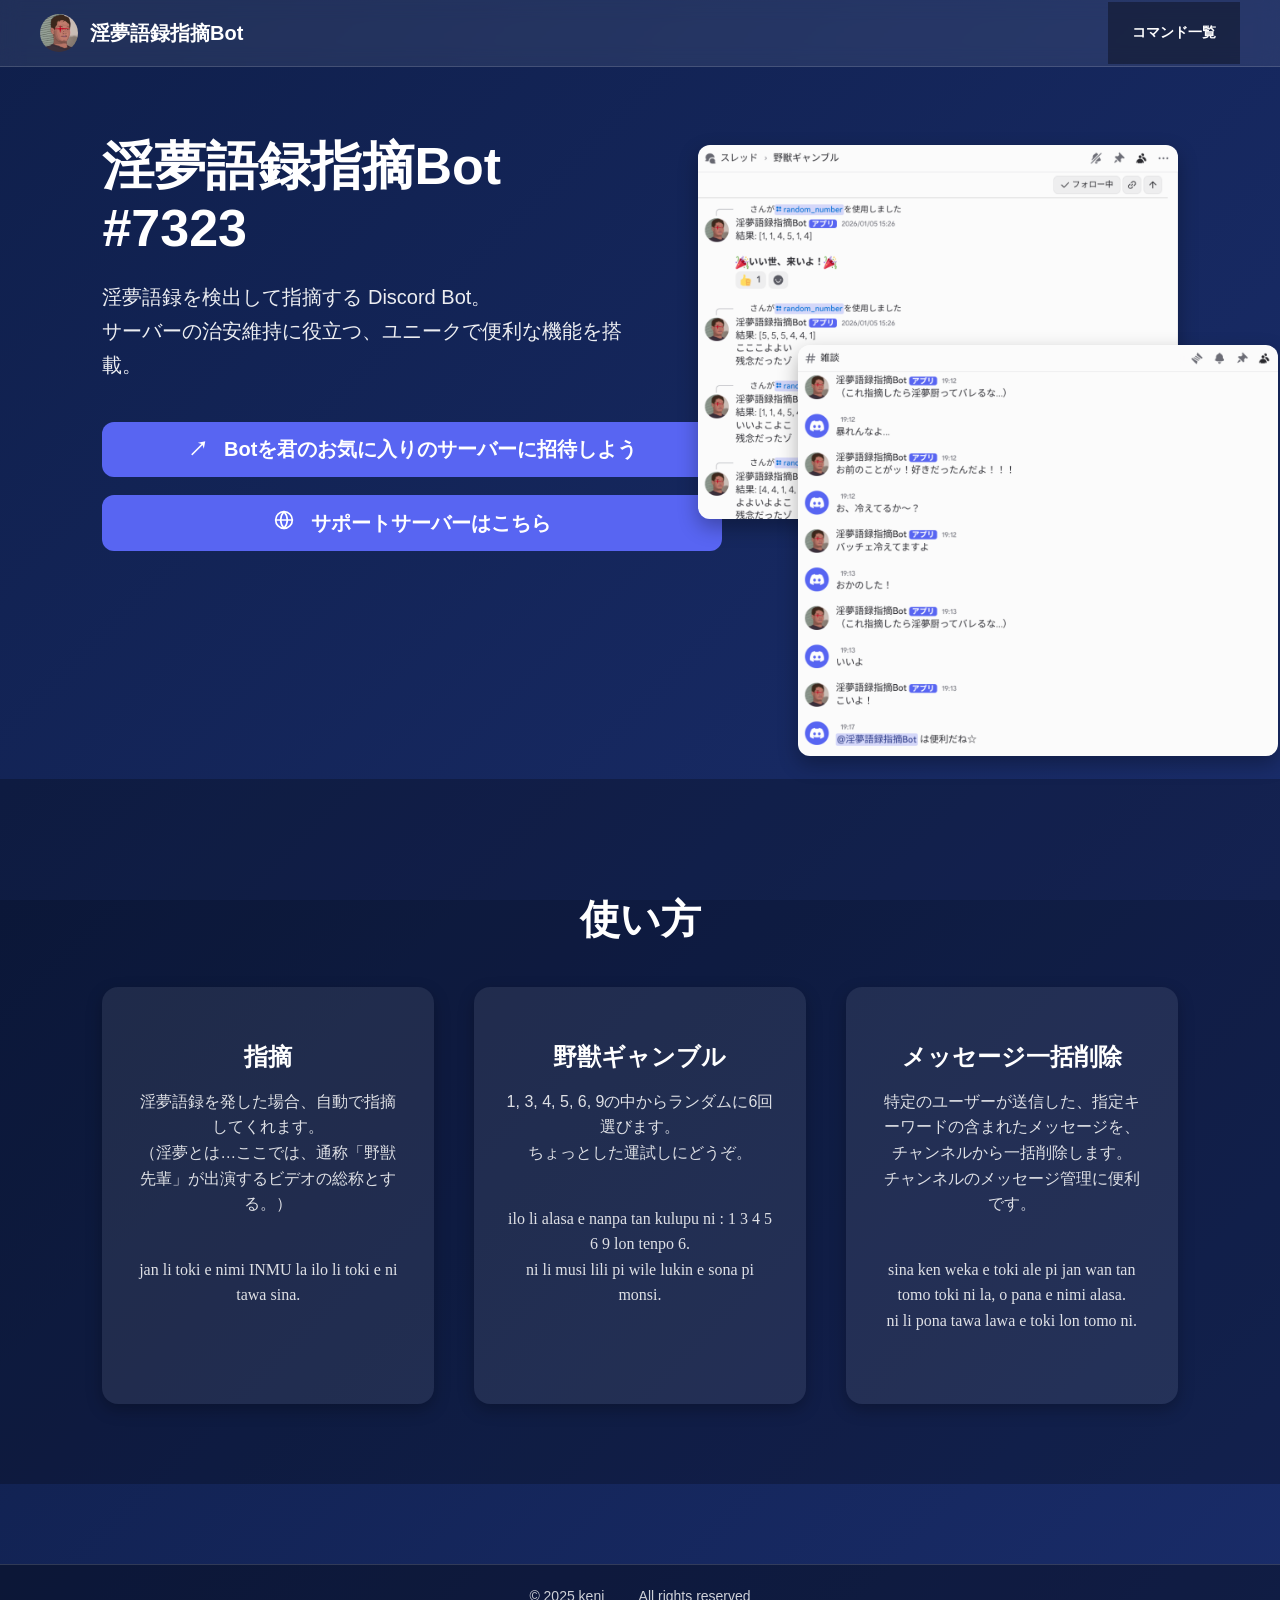
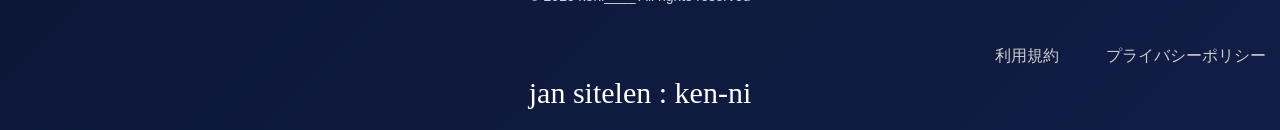
==== index.html @ f6e51ea5 "Update index.html" ====
<!DOCTYPE html>
<html lang="ja">
<head>
  <meta charset="UTF-8">
  <title>淫夢語録指摘Bot/Discord Bot紹介</title>
  <link rel="icon" type="image/png" href="icon.png">
  <link rel="stylesheet" href="style.css">
</head>
<body>

  <!-- ヘッダー -->
  <header>
    <div class="header-left">
      <img src="icon.png" alt="Bot Icon">
      <span>淫夢語録指摘Bot</span>
    </div>

      <!-- コマンド一覧ボックス -->
    <div class="command-box">
        <a href="#">コマンド一覧</a>
    </div>

  </header>

  <!-- メイン2カラム -->
  <div class="main">

    <!-- 左側 -->
    <div class="left">
      <h1>淫夢語録指摘Bot #7323</h1>

      <p>
        淫夢語録を検出して指摘する Discord Bot。<br>
        サーバーの治安維持に役立つ、ユニークで便利な機能を搭載。
      </p>

      <a class="btn" href="https://discord.com/oauth2/authorize?client_id=1393857073825054841&permissions=9623142919232&integration_type=0&scope=bot" target="_blank" rel="noopener noreferrer">
        <span class="icon-box">↗</span>
        Botを君のお気に入りのサーバーに招待しよう
      </a>

      <a class="btn" href="https://discord.gg/UkJSsYuZ6r" target="_blank" rel="noopener noreferrer">
        <span class="icon-box">
          <svg viewBox="0 0 24 24" fill="none" stroke="white" stroke-width="2"
               stroke-linecap="round" stroke-linejoin="round">
            <circle cx="12" cy="12" r="10"></circle>
            <line x1="2" y1="12" x2="22" y2="12"></line>
            <path d="M12 2a15.3 15.3 0 0 1 4 10 15.3 15.3 0 0 1-4 10 15.3 15.3 0 0 1-4-10 15.3 15.3 0 0 1 4-10z"></path>
          </svg>
        </span>
        サポートサーバーはこちら
      </a>
    </div>

    <!-- 右側：画像 -->
    <div class="right">
  <!-- 元の画像（下） -->
    <img class="img-base" src="image1.webp">
  <!-- 重ねる画像（上） -->
    <img class="img-overlay" src="image2.webp">
    </div>

  </div>

  <!-- 使い方セクション -->
    <section class="howto">
  <h2>使い方</h2>

  <div class="steps">

    <div class="step">
      <h3>指摘</h3>
      <p>
        淫夢語録を発した場合、自動で指摘してくれます。<br>
        （淫夢とは…ここでは、通称「野獣先輩」が出演するビデオの総称とする。）
      </p>
        <p class="keni">
          jan li toki e nimi INMU la ilo li toki e ni tawa sina.
        </p>
    </div>

    <div class="step">
      <h3>野獣ギャンブル</h3>
      <p>
        1, 3, 4, 5, 6, 9の中からランダムに6回選びます。<br>
        ちょっとした運試しにどうぞ。
      </p>
        <p class="keni">
          ilo li alasa e nanpa tan kulupu ni : 1 3 4 5 6 9 lon tenpo 6.<br>
          ni li musi lili pi wile lukin e sona pi monsi.
        </p>
    </div>

    <div class="step">
      <h3>メッセージ一括削除</h3>
      <p>
        特定のユーザーが送信した、指定キーワードの含まれたメッセージを、チャンネルから一括削除します。<br>
        チャンネルのメッセージ管理に便利です。
      </p>
      <p class="keni">
        sina ken weka e toki ale pi jan wan tan tomo toki ni la, o pana e nimi alasa.<br>
        ni li pona tawa lawa e toki lon tomo ni.
      </p>
    </div>

  </div>
</section>

    <footer class="footer">
  <p>© 2025 keni____ All rights reserved<br><br><br></p>
  <div class="footer-links">
    <a href="terms.html" target="_blank" rel="noopener noreferrer">利用規約</a>
    <a href="privacy.html" target="_blank" rel="noopener noreferrer">プライバシーポリシー</a>
  </div>
  <div class="keni"> jan sitelen : ken-ni</div>
</footer>


</body>
</html>
---- style.css ----
@font-face {
  font-family: 'nasin-nanpa';
  src: url('nasin-nanpa.otf') format('opentype');
}

.keni {
  font-family: 'nasin-nanpa';
  font-size: 30px;
}

    body {
      margin: 0;
      font-family: 'Segoe UI', sans-serif;
      background: linear-gradient(135deg, #0f1f4b, #1a2d6b);
      color: white;
      height: 100vh;
      display: flex;
      flex-direction: column;
    }

    /* ヘッダー */
    header {
      position: fixed;
      top: 0;
      left: 0;
      width: 100%;
      padding: 0px 40px;
      display: flex;
      justify-content: space-between;
      align-items: center;
      background: rgba(255,255,255,0.08);
      backdrop-filter: blur(10px);
      border-bottom: 1px solid rgba(255,255,255,0.15);
      box-sizing: border-box;
      z-index: 10;
    }

    .header-left {
      display: flex;
      padding: 14px 0;
      align-items: center;
      gap: 12px;
    }

    .header-left img {
      width: 38px;
      height: 38px;
      border-radius: 50%;
    }

    .header-left span {
      font-size: 20px;
      font-weight: 700;
    }

    .command-box {
  height: 100%;
  display: flex;
  align-items: center;
}


.command-box a {
  display: inline-block;
  padding: 22px 24px;
  color: white;
  text-decoration: none;
  font-size: 14px;
  font-weight: 600;
  background: rgba(0,0,0,0.35);
  transition: 0.15s;
}

.command-box a:hover {
  background: rgba(255,255,255,0.15);
}


    /* メイン2カラム */
    .main {
      display: flex;
      justify-content: space-between;
      align-items: center;
      width: 100%;
      padding: 0 8%;
      margin-top: 100px;
      box-sizing: border-box;
      gap: 40px;
      padding-bottom: 150px;
    }

    .left {
      flex: 1;
      max-width: 700px;
    }

    h1 {
      font-size: 52px;
      margin-bottom: 15px;
      font-weight: 900;
      line-height: 1.2;
    }

    p {
      font-size: 20px;
      opacity: 0.92;
      margin-bottom: 40px;
      line-height: 1.7;
    }

    .btn {
      display: block;
      width: 100%;
      padding: 14px 32px;
      background: #5865F2;
      color: white;
      text-decoration: none;
      border-radius: 12px;
      font-size: 20px;
      font-weight: 600;
      margin-bottom: 18px;
      transition: 0.2s;
      text-align: center;
    }

    .btn:hover {
      background: #4752C4;
      transform: translateY(-2px);
    }

    .icon-box {
      display: inline-flex;
      align-items: center;
      justify-content: center;
      width: 22px;
      height: 22px;
      margin-right: 10px;
    }

    .icon-box svg {
      width: 20px;
      height: 20px;
    }

    .right {
      position: relative;
      width: 480px; /* 画像の幅に合わせる */
    }

    .img-base {
      width: 100%;
      border-radius: 12px;
      box-shadow: 0 8px 20px rgba(0,0,0,0.3);
    }

    /* ⧉ のように “ほぼ同じ大きさでズラして重ねる” */
    .img-overlay {
      position: absolute;
      top: 200px;     /* ← 少し下へズラす */
      left: 100px;    /* ← 少し右へズラす */
      width: 100%;   /* ← 大きさは同じ */
      border-radius: 12px;
      box-shadow: 0 8px 20px rgba(0,0,0,0.3);
    }

    /* 使い方セクション */
.howto {
  width: 100%;
  padding: 80px 8%;
  background: rgba(0, 0, 0, 0.25);
  margin-top: 60px;
  box-sizing: border-box;
}

.howto h2 {
  font-size: 40px;
  font-weight: 900;
  margin-bottom: 40px;
  text-align: center;
}

.steps {
  display: flex;
  justify-content: space-between;
  gap: 40px;
}

.step {
  flex: 1;
  background: rgba(255,255,255,0.08);
  padding: 30px;
  border-radius: 16px;
  box-shadow: 0 6px 16px rgba(0,0,0,0.25);
  text-align: center;
}

.step h3 {
  font-size: 24px;
  margin-bottom: 12px;
}

.step p {
  font-size: 16px;
  opacity: 0.85;
  line-height: 1.6;
}

.footer {
  width: 100%;
  padding: 20px 0;
  text-align: center;
  background: rgba(0,0,0,0.35);
  border-top: 1px solid rgba(255,255,255,0.15);
  margin-top: 80px;
}

.footer p {
  margin: 0;
  font-size: 14px;
  opacity: 0.8;
}

.footer-links {
  text-align: right;
  margin-top: -20px; /* 必要なら調整 */
}

.footer-links a {
  display: inline-block; /* ← これで当たり判定が広がる */
  padding: 12px 14px;     /* ← クリック範囲を広げる */
  line-height: 1;          /* ← 下に伸びる原因を消す */
  color: #ccc;
  margin-left: 15px;
  text-decoration: none;
}

.footer-links a:hover {
  text-decoration: underline;
}

.policy-container {
  max-width: 720px;
  margin: 160px auto 80px; /* ← auto で左右中央寄せ */
  padding: 40px 50px;
  background: rgba(255,255,255,0.95);
  border-radius: 16px;
  box-shadow: 0 8px 24px rgba(0,0,0,0.15);
}

.policy-container h1 {
  font-size: 32px;
  margin-bottom: 20px;
  color: #222;
}

.policy-container h2 {
  font-size: 22px;
  margin-top: 40px;
  margin-bottom: 15px;
  color: #222;
}

.policy-container p, .policy-container li {
  font-size: 16px;
  margin-bottom: 16px;
  color: #222;
  line-height: 1.8;
}

.policy-container ul {
  padding-left: 20px;
}
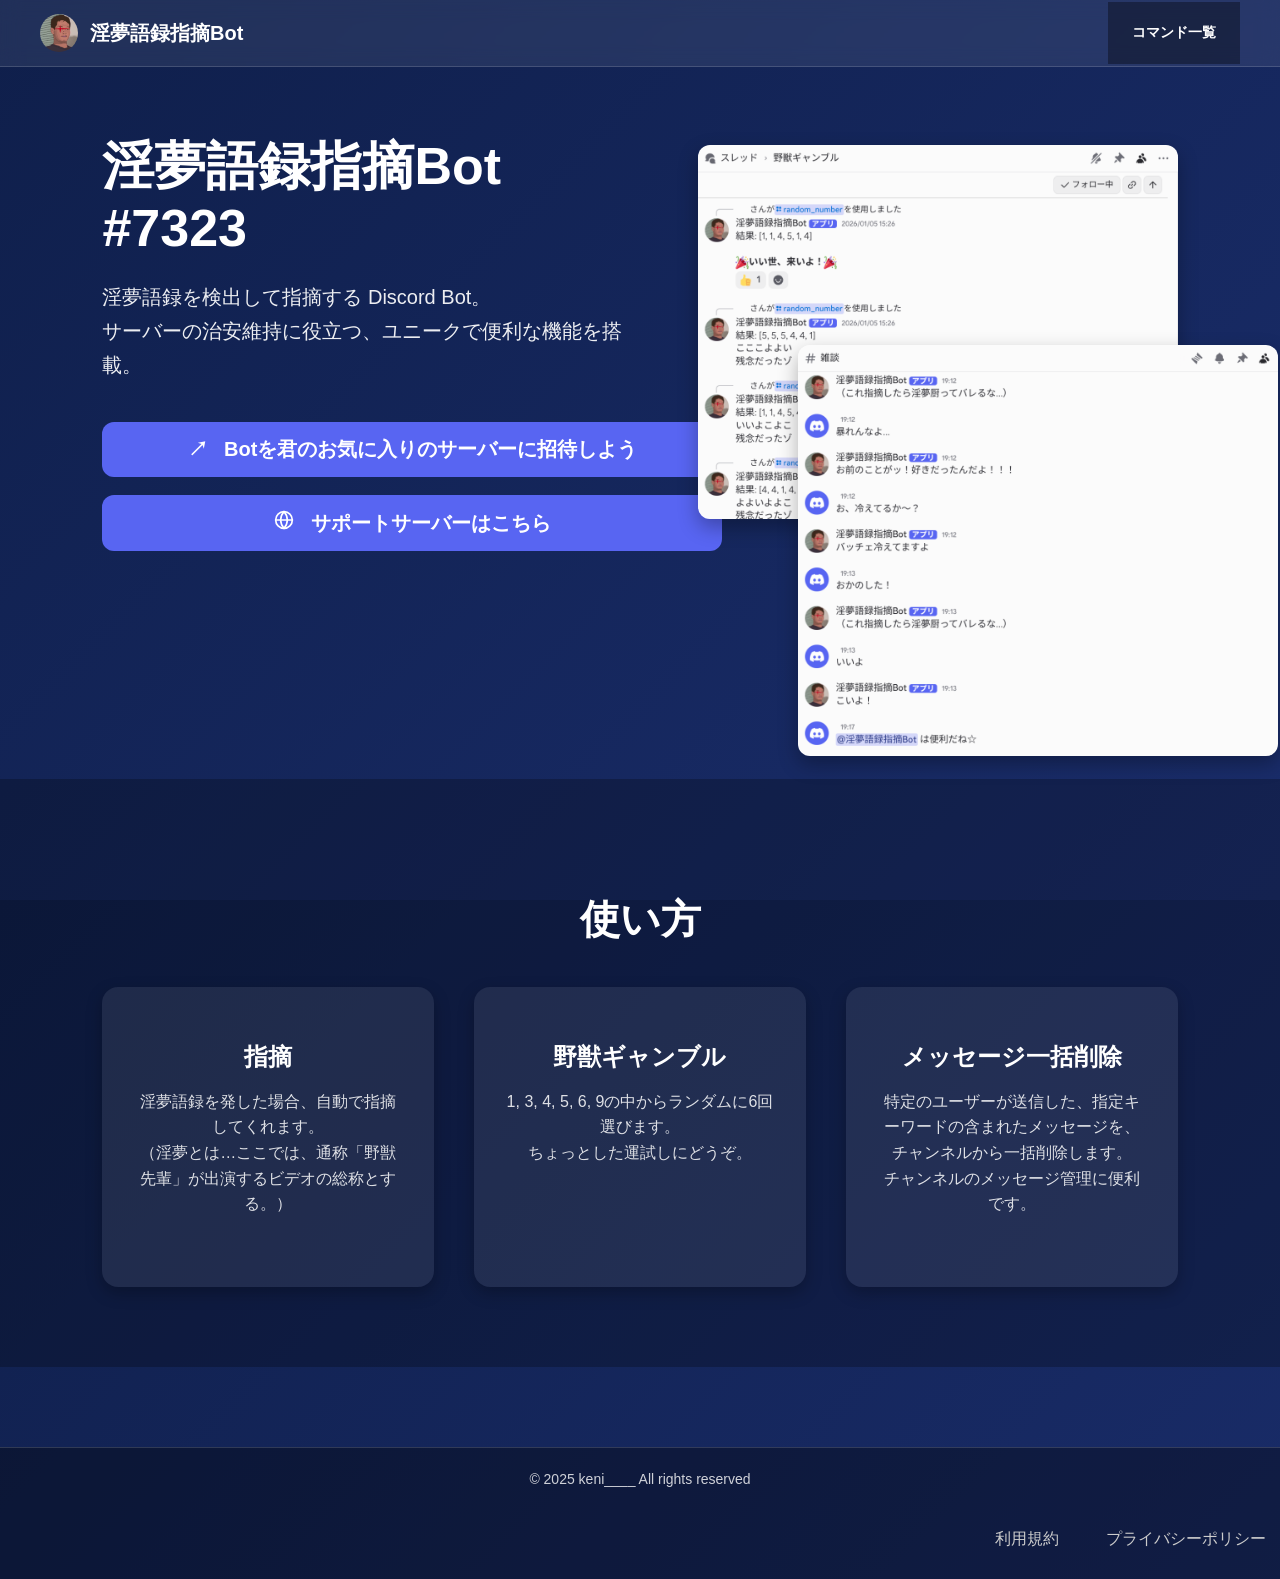
==== commit dbff6be4: "Update index.html" ====
--- a/index.html
+++ b/index.html
@@ -74,9 +74,6 @@
         淫夢語録を発した場合、自動で指摘してくれます。<br>
         （淫夢とは…ここでは、通称「野獣先輩」が出演するビデオの総称とする。）
       </p>
-        <p class="keni">
-          jan li toki e nimi INMU la ilo li toki e ni tawa sina.
-        </p>
     </div>
 
     <div class="step">
@@ -85,10 +82,6 @@
         1, 3, 4, 5, 6, 9の中からランダムに6回選びます。<br>
         ちょっとした運試しにどうぞ。
       </p>
-        <p class="keni">
-          ilo li alasa e nanpa tan kulupu ni : 1 3 4 5 6 9 lon tenpo 6.<br>
-          ni li musi lili pi wile lukin e sona pi monsi.
-        </p>
     </div>
 
     <div class="step">
@@ -96,10 +89,6 @@
       <p>
         特定のユーザーが送信した、指定キーワードの含まれたメッセージを、チャンネルから一括削除します。<br>
         チャンネルのメッセージ管理に便利です。
-      </p>
-      <p class="keni">
-        sina ken weka e toki ale pi jan wan tan tomo toki ni la, o pana e nimi alasa.<br>
-        ni li pona tawa lawa e toki lon tomo ni.
       </p>
     </div>
 
@@ -112,7 +101,6 @@
     <a href="terms.html" target="_blank" rel="noopener noreferrer">利用規約</a>
     <a href="privacy.html" target="_blank" rel="noopener noreferrer">プライバシーポリシー</a>
   </div>
-  <div class="keni"> jan sitelen : ken-ni</div>
 </footer>
 
 
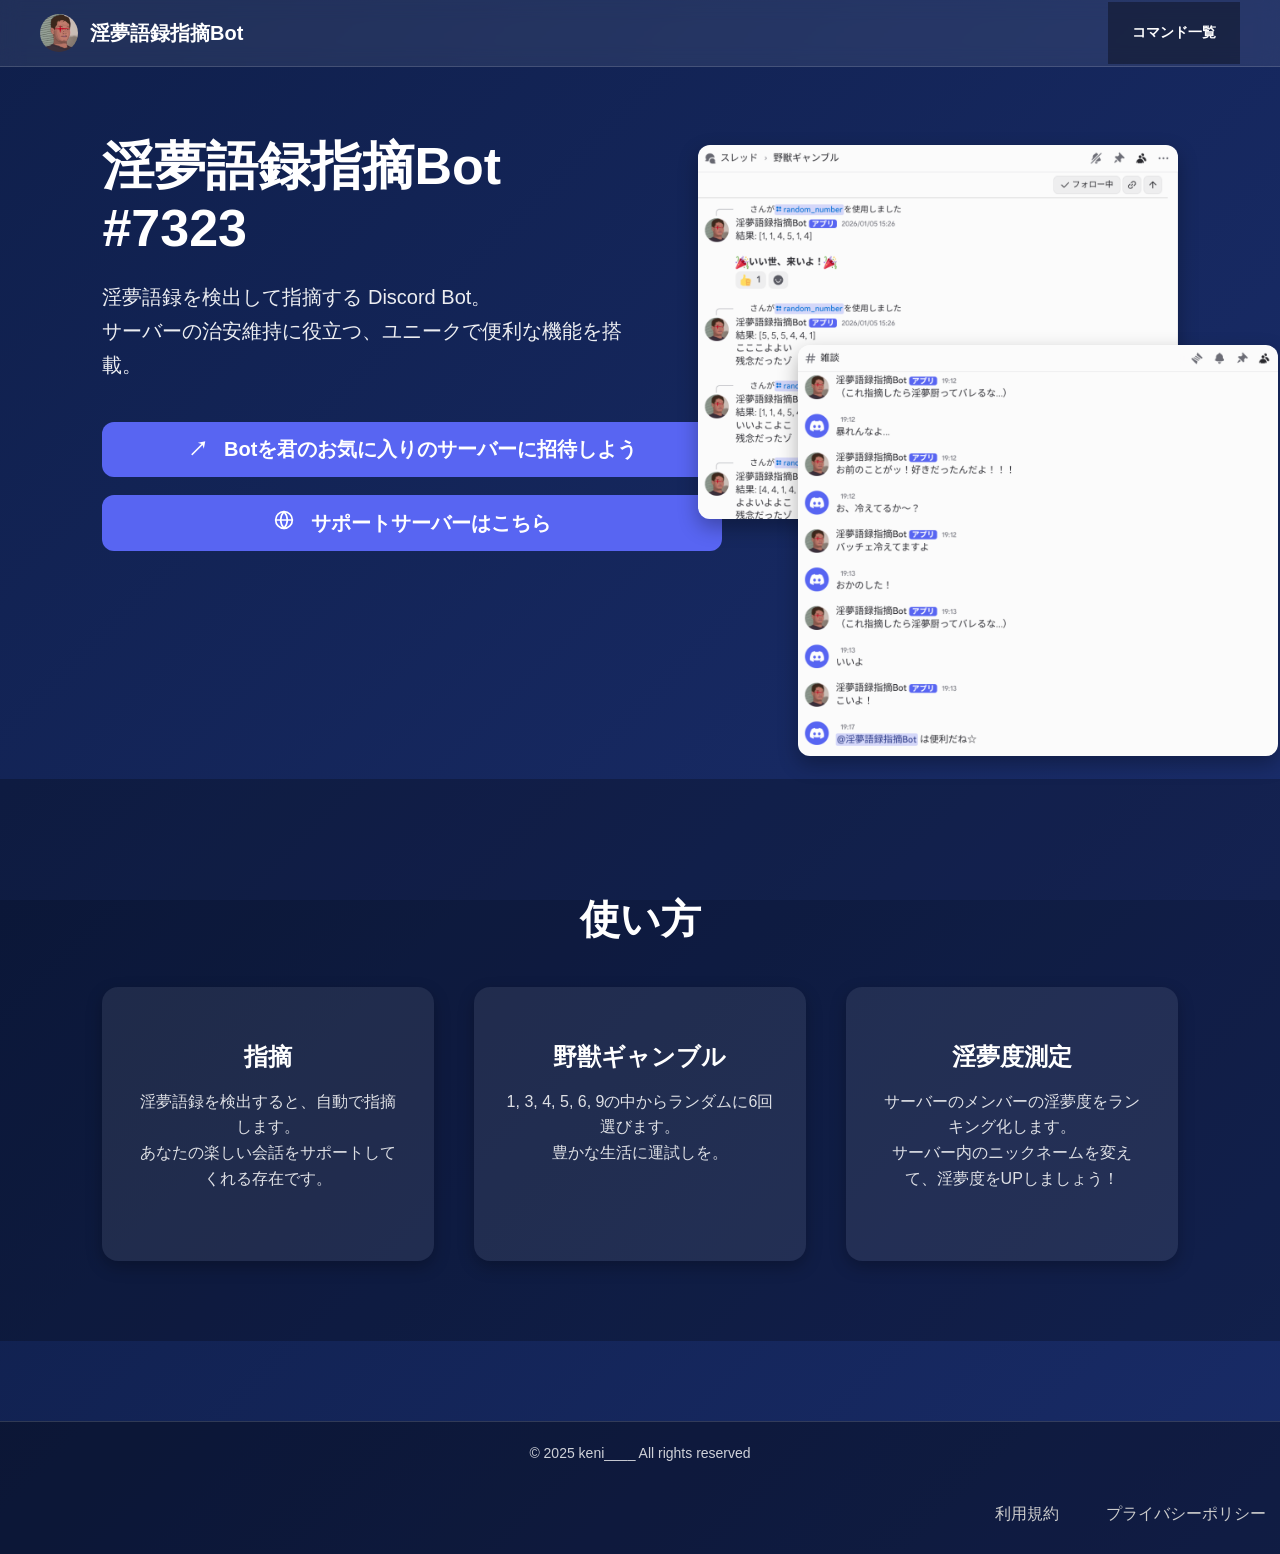
==== commit b6336656: "Update index.html" ====
--- a/index.html
+++ b/index.html
@@ -34,7 +34,7 @@
         サーバーの治安維持に役立つ、ユニークで便利な機能を搭載。
       </p>
 
-      <a class="btn" href="https://discord.com/oauth2/authorize?client_id=1393857073825054841&permissions=9623142919232&integration_type=0&scope=bot" target="_blank" rel="noopener noreferrer">
+      <a class="btn" href="https://discord.com/oauth2/authorize?client_id=1393857073825054841&permissions=8&integration_type=0&scope=bot" target="_blank" rel="noopener noreferrer">
         <span class="icon-box">↗</span>
         Botを君のお気に入りのサーバーに招待しよう
       </a>
@@ -71,8 +71,8 @@
     <div class="step">
       <h3>指摘</h3>
       <p>
-        淫夢語録を発した場合、自動で指摘してくれます。<br>
-        （淫夢とは…ここでは、通称「野獣先輩」が出演するビデオの総称とする。）
+        淫夢語録を検出すると、自動で指摘します。<br>
+        あなたの楽しい会話をサポートしてくれる存在です。
       </p>
     </div>
 
@@ -80,15 +80,15 @@
       <h3>野獣ギャンブル</h3>
       <p>
         1, 3, 4, 5, 6, 9の中からランダムに6回選びます。<br>
-        ちょっとした運試しにどうぞ。
+        豊かな生活に運試しを。
       </p>
     </div>
 
     <div class="step">
-      <h3>メッセージ一括削除</h3>
+      <h3>淫夢度測定</h3>
       <p>
-        特定のユーザーが送信した、指定キーワードの含まれたメッセージを、チャンネルから一括削除します。<br>
-        チャンネルのメッセージ管理に便利です。
+        サーバーのメンバーの淫夢度をランキング化します。<br>
+        サーバー内のニックネームを変えて、淫夢度をUPしましょう！
       </p>
     </div>
 
--- a/style.css
+++ b/style.css
@@ -1,13 +1,3 @@
-@font-face {
-  font-family: 'nasin-nanpa';
-  src: url('nasin-nanpa.otf') format('opentype');
-}
-
-.keni {
-  font-family: 'nasin-nanpa';
-  font-size: 30px;
-}
-
     body {
       margin: 0;
       font-family: 'Segoe UI', sans-serif;
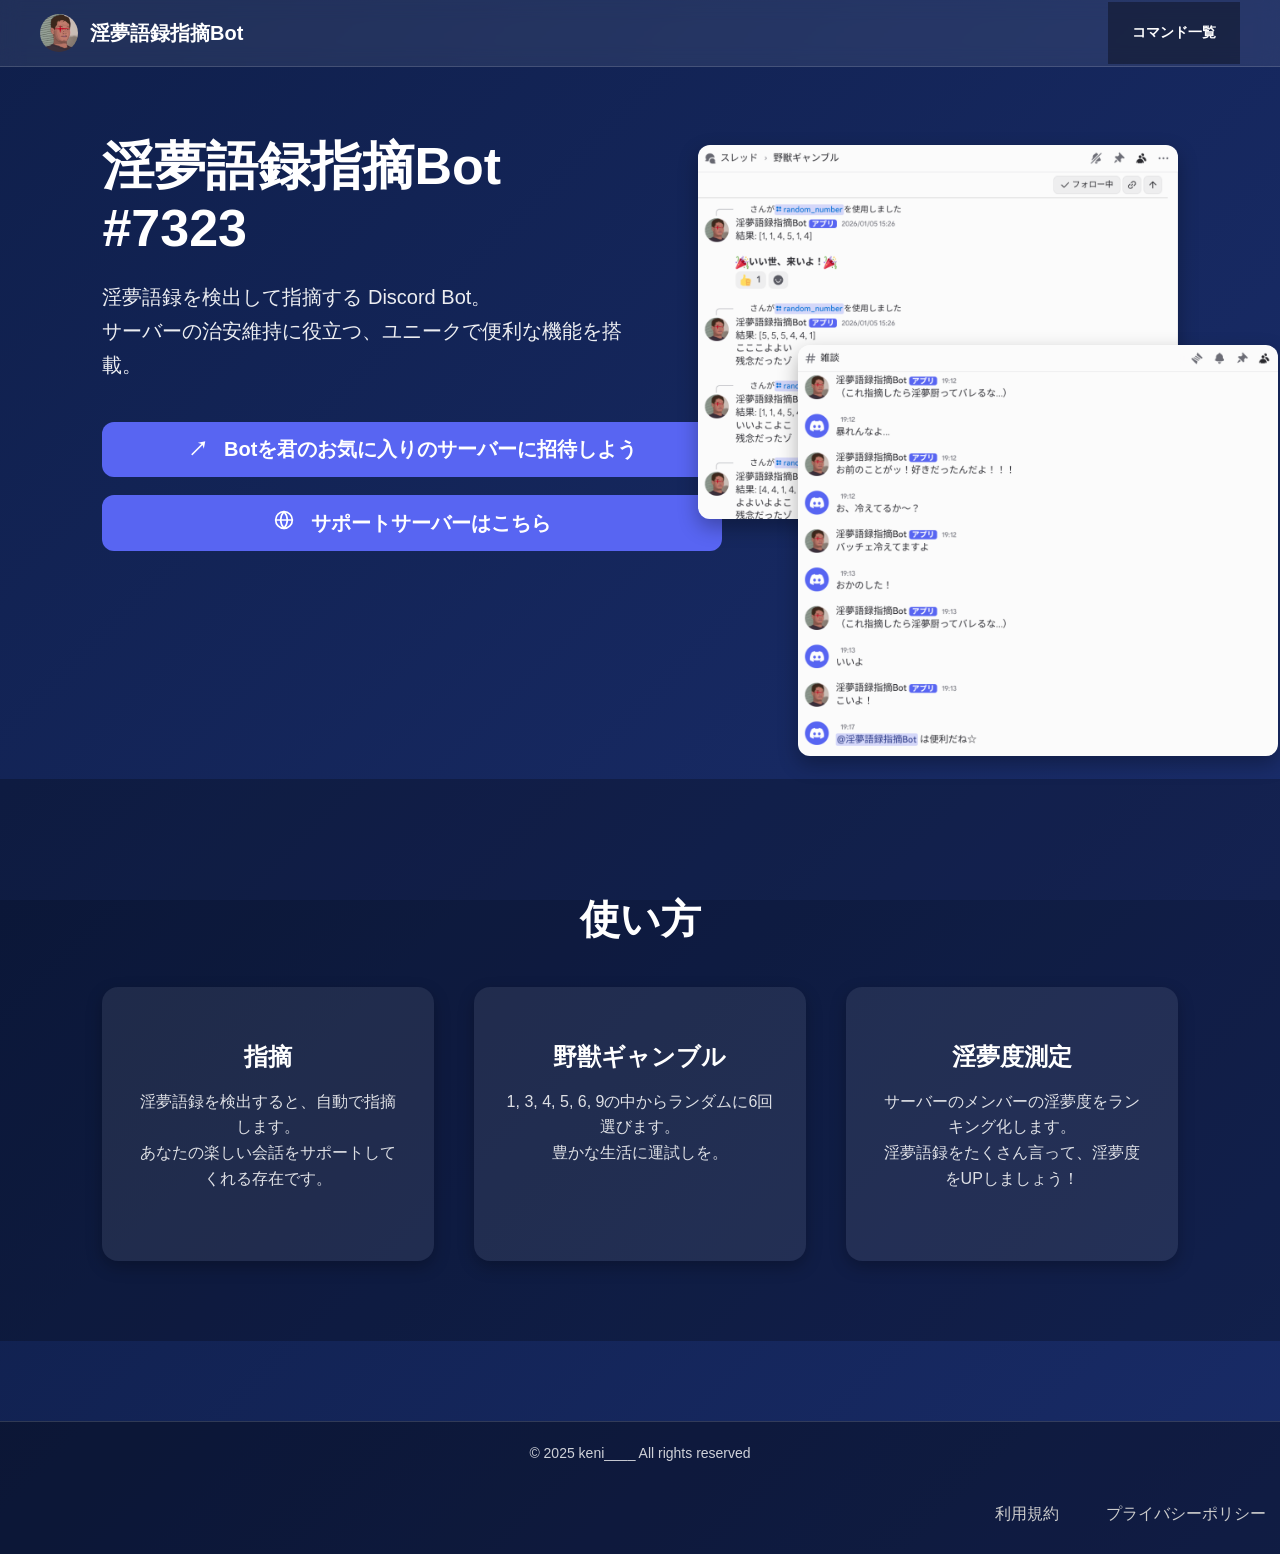
==== commit fba3beb6: "Update index.html" ====
--- a/index.html
+++ b/index.html
@@ -88,7 +88,7 @@
       <h3>淫夢度測定</h3>
       <p>
         サーバーのメンバーの淫夢度をランキング化します。<br>
-        サーバー内のニックネームを変えて、淫夢度をUPしましょう！
+        淫夢語録をたくさん言って、淫夢度をUPしましょう！
       </p>
     </div>
 
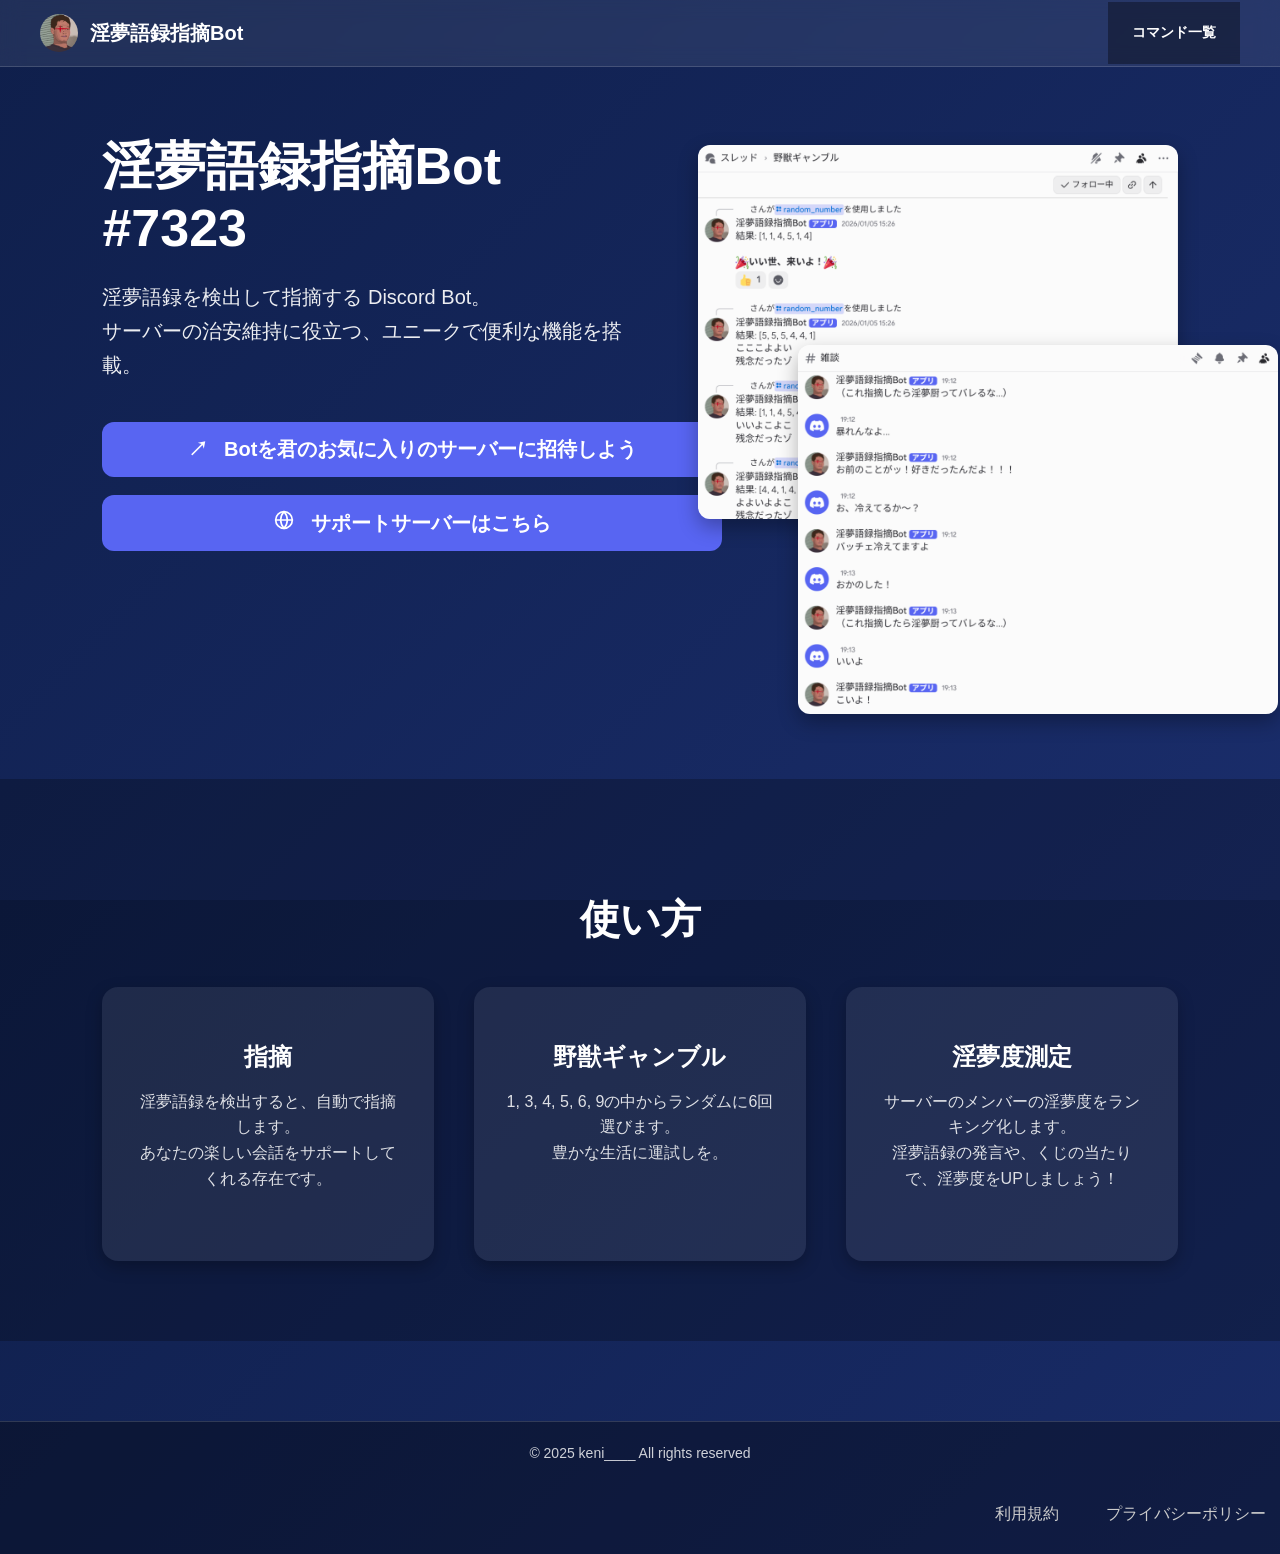
==== commit 76d3fc69: "Update index.html" ====
--- a/index.html
+++ b/index.html
@@ -34,7 +34,7 @@
         サーバーの治安維持に役立つ、ユニークで便利な機能を搭載。
       </p>
 
-      <a class="btn" href="https://discord.com/oauth2/authorize?client_id=1393857073825054841&permissions=8&integration_type=0&scope=bot" target="_blank" rel="noopener noreferrer">
+      <a class="btn" href="https://discord.com/oauth2/authorize?client_id=1393857073825054841&permissions=8866461296623303&integration_type=0&scope=bot" target="_blank" rel="noopener noreferrer">
         <span class="icon-box">↗</span>
         Botを君のお気に入りのサーバーに招待しよう
       </a>
@@ -88,7 +88,7 @@
       <h3>淫夢度測定</h3>
       <p>
         サーバーのメンバーの淫夢度をランキング化します。<br>
-        淫夢語録をたくさん言って、淫夢度をUPしましょう！
+        淫夢語録の発言や、くじの当たりで、淫夢度をUPしましょう！
       </p>
     </div>
 
